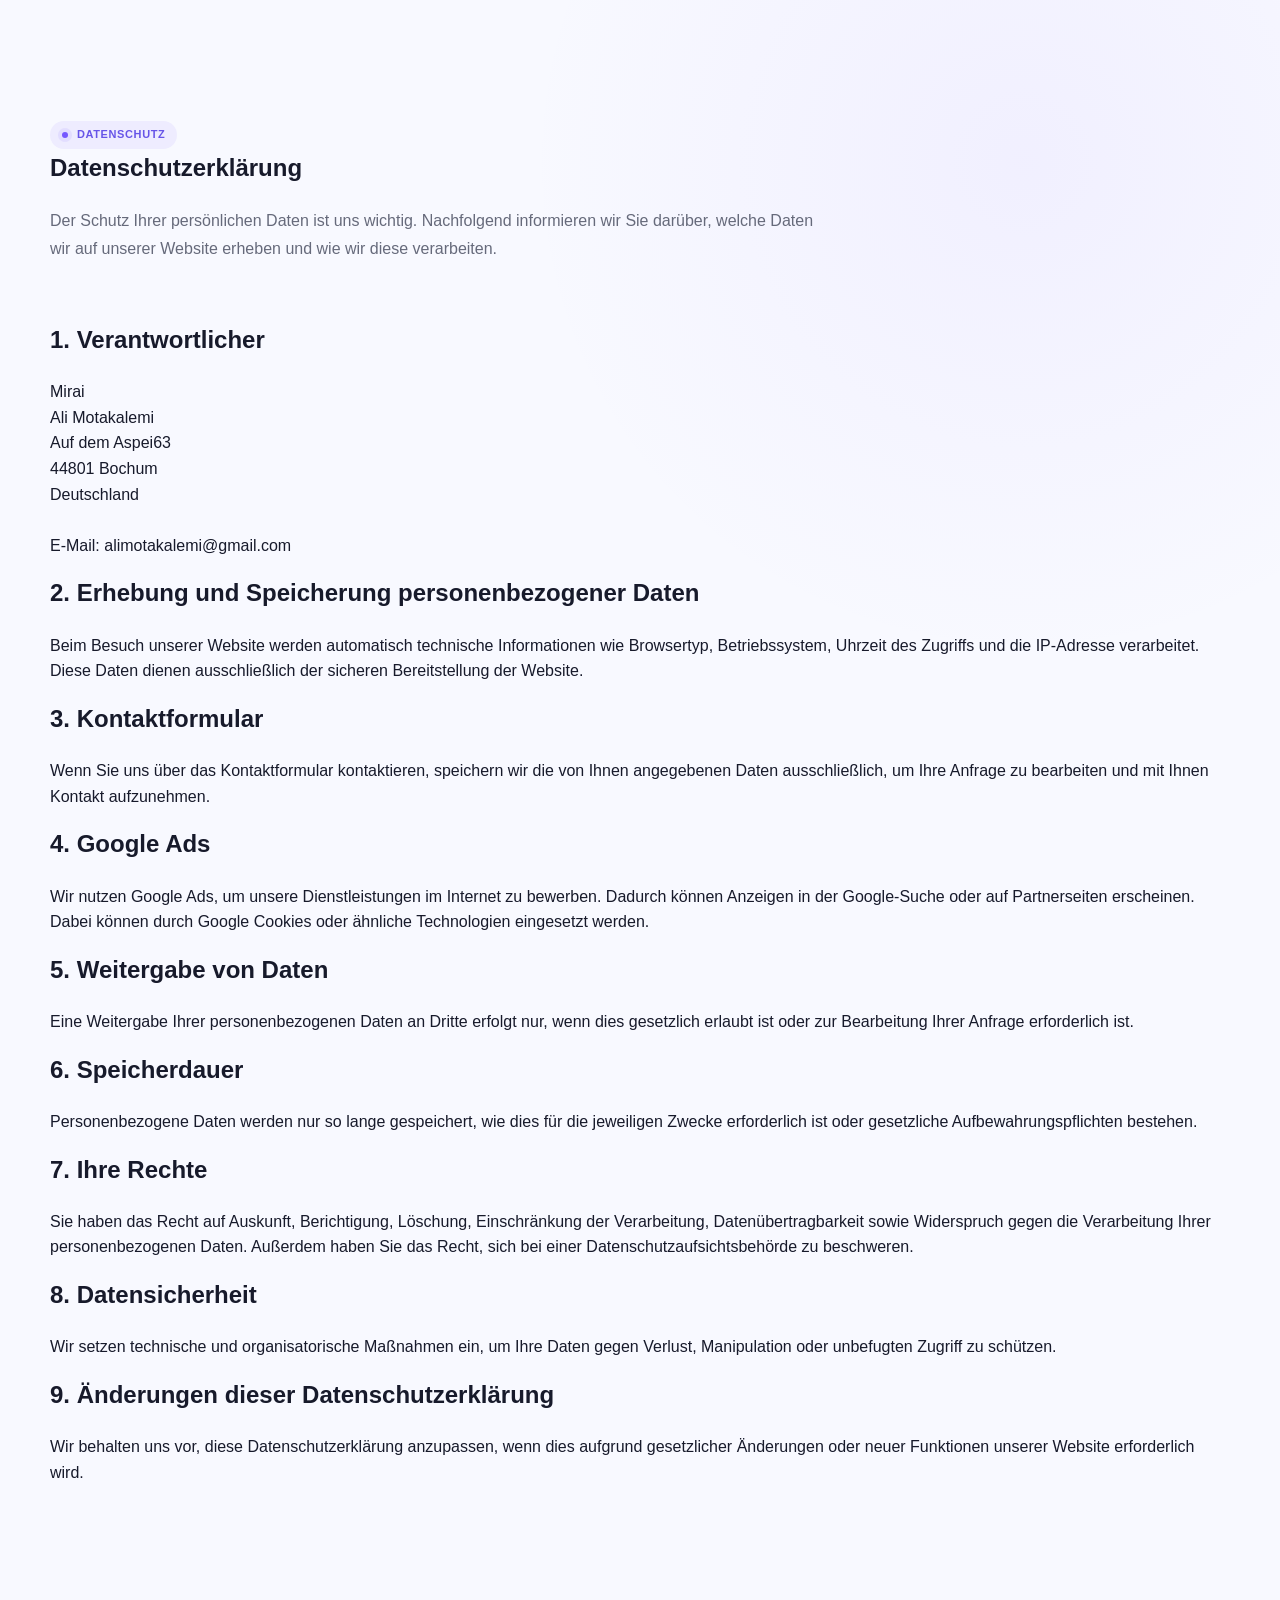
==== mirai/Datenschutz.html @ 445f2cec "Add files via upload" ====
<!DOCTYPE html>
<html lang="de">
<head>
    <meta charset="UTF-8">
    <meta name="viewport" content="width=device-width, initial-scale=1.0">
    <title>Datenschutzerklärung | Mirai</title>
    <link rel="stylesheet" href="styles.css">
    <!-- Google tag (gtag.js) -->
<script async src="https://www.googletagmanager.com/gtag/js?id=AW-18411467641">
</script>
<script>
  window.dataLayer = window.dataLayer || [];
  function gtag(){dataLayer.push(arguments);}
  gtag('js', new Date());

  gtag('config', 'AW-18411467641');
</script>
</head>

<body>

<section class="section">
    <div class="container">

        <div class="section-heading">
            <div class="eyebrow">
                <span></span>
                DATENSCHUTZ
            </div>

            <h1>Datenschutzerklärung</h1>

            <p>
                Der Schutz Ihrer persönlichen Daten ist uns wichtig.
                Nachfolgend informieren wir Sie darüber, welche Daten wir
                auf unserer Website erheben und wie wir diese verarbeiten.
            </p>
        </div>

        <div class="legal-content">

            <h2>1. Verantwortlicher</h2>

            <p>
                Mirai<br>
                Ali Motakalemi<br>
                Auf dem Aspei63<br>
                44801 Bochum<br>
                Deutschland<br><br>

                E-Mail: alimotakalemi@gmail.com
            </p>

            <h2>2. Erhebung und Speicherung personenbezogener Daten</h2>

            <p>
                Beim Besuch unserer Website werden automatisch technische
                Informationen wie Browsertyp, Betriebssystem, Uhrzeit des
                Zugriffs und die IP-Adresse verarbeitet. Diese Daten dienen
                ausschließlich der sicheren Bereitstellung der Website.
            </p>

            <h2>3. Kontaktformular</h2>

            <p>
                Wenn Sie uns über das Kontaktformular kontaktieren,
                speichern wir die von Ihnen angegebenen Daten ausschließlich,
                um Ihre Anfrage zu bearbeiten und mit Ihnen Kontakt
                aufzunehmen.
            </p>

            <h2>4. Google Ads</h2>

            <p>
                Wir nutzen Google Ads, um unsere Dienstleistungen im Internet
                zu bewerben. Dadurch können Anzeigen in der Google-Suche oder
                auf Partnerseiten erscheinen. Dabei können durch Google
                Cookies oder ähnliche Technologien eingesetzt werden.
            </p>

            <h2>5. Weitergabe von Daten</h2>

            <p>
                Eine Weitergabe Ihrer personenbezogenen Daten an Dritte
                erfolgt nur, wenn dies gesetzlich erlaubt ist oder zur
                Bearbeitung Ihrer Anfrage erforderlich ist.
            </p>

            <h2>6. Speicherdauer</h2>

            <p>
                Personenbezogene Daten werden nur so lange gespeichert,
                wie dies für die jeweiligen Zwecke erforderlich ist oder
                gesetzliche Aufbewahrungspflichten bestehen.
            </p>

            <h2>7. Ihre Rechte</h2>

            <p>
                Sie haben das Recht auf Auskunft, Berichtigung, Löschung,
                Einschränkung der Verarbeitung, Datenübertragbarkeit sowie
                Widerspruch gegen die Verarbeitung Ihrer personenbezogenen
                Daten. Außerdem haben Sie das Recht, sich bei einer
                Datenschutzaufsichtsbehörde zu beschweren.
            </p>

            <h2>8. Datensicherheit</h2>

            <p>
                Wir setzen technische und organisatorische Maßnahmen ein,
                um Ihre Daten gegen Verlust, Manipulation oder unbefugten
                Zugriff zu schützen.
            </p>

            <h2>9. Änderungen dieser Datenschutzerklärung</h2>

            <p>
                Wir behalten uns vor, diese Datenschutzerklärung anzupassen,
                wenn dies aufgrund gesetzlicher Änderungen oder neuer
                Funktionen unserer Website erforderlich wird.
            </p>

        </div>

    </div>
</section>

</body>
</html>
---- mirai/styles.css ----
/* =========================================================
   MIRAI — STYLES.CSS
   Premium Responsive Website
   ========================================================= */


/* =========================================================
   1. RESET & ROOT VARIABLES
   ========================================================= */

:root {
    --color-bg: #f8f9ff;
    --color-bg-soft: #f1f2f9;
    --color-white: #ffffff;

    --color-dark: #171a2b;
    --color-dark-soft: #232638;
    --color-dark-section: #11131f;
    --color-dark-footer: #0b0d17;

    --color-text: #171a2b;
    --color-text-soft: #666a7b;
    --color-text-muted: #8b8e9c;

    --color-purple: #7557ff;
    --color-purple-dark: #6550ed;
    --color-purple-light: #a48dff;

    --color-blue: #4388ff;
    --color-blue-light: #79b0ff;

    --color-border: #e2e4ed;
    --color-border-dark: #292c3b;

    --gradient-primary:
        linear-gradient(
            135deg,
            #7657ff 0%,
            #5d67ff 48%,
            #4388ff 100%
        );

    --gradient-text:
        linear-gradient(
            90deg,
            #7655ff 0%,
            #5d6cff 52%,
            #438dff 100%
        );

    --shadow-small:
        0 12px 30px rgba(32, 31, 70, 0.08);

    --shadow-medium:
        0 22px 55px rgba(32, 31, 70, 0.12);

    --shadow-large:
        0 35px 90px rgba(32, 31, 70, 0.18);

    --radius-small: 12px;
    --radius-medium: 18px;
    --radius-large: 26px;
    --radius-xl: 34px;

    --container-width: 1180px;

    --transition:
        0.3s cubic-bezier(0.22, 1, 0.36, 1);
}


/* =========================================================
   2. GLOBAL RESET
   ========================================================= */

*,
*::before,
*::after {
    box-sizing: border-box;
}


html {
    scroll-behavior: smooth;
    scroll-padding-top: 100px;
}


body {
    margin: 0;

    font-family:
        "Inter",
        -apple-system,
        BlinkMacSystemFont,
        "Segoe UI",
        sans-serif;

    color: var(--color-text);

    background:
        radial-gradient(
            circle at 80% 10%,
            rgba(126, 89, 255, 0.06),
            transparent 28%
        ),
        var(--color-bg);

    line-height: 1.6;

    overflow-x: hidden;

    -webkit-font-smoothing: antialiased;
    -moz-osx-font-smoothing: grayscale;
}


body.menu-open {
    overflow: hidden;
}


::selection {
    color: #ffffff;
    background: var(--color-purple);
}


img {
    display: block;
    max-width: 100%;
}


a {
    color: inherit;
    text-decoration: none;
}


button,
input,
textarea,
select {
    font: inherit;
}


button,
a {
    -webkit-tap-highlight-color: transparent;
}


button {
    cursor: pointer;
}


h1,
h2,
h3,
h4,
p {
    margin-top: 0;
}


ul {
    margin: 0;
}


/* =========================================================
   3. GENERAL LAYOUT
   ========================================================= */

.container {
    width:
        min(
            var(--container-width),
            calc(100% - 48px)
        );

    margin-inline: auto;
}


.section {
    position: relative;

    padding:
        120px
        0;
}


.gradient-text {
    color: transparent;

    background:
        var(--gradient-text);

    background-clip: text;

    -webkit-background-clip: text;

    -webkit-text-fill-color: transparent;
}


/* =========================================================
   4. BUTTONS
   ========================================================= */

.button {
    display: inline-flex;

    align-items: center;

    justify-content: center;

    gap: 10px;

    min-height: 52px;

    padding:
        0
        24px;

    border:
        1px
        solid
        transparent;

    border-radius:
        var(--radius-small);

    font-size: 14px;

    font-weight: 600;

    line-height: 1;

    white-space: nowrap;

    transition:
        transform var(--transition),
        box-shadow var(--transition),
        border-color var(--transition),
        background var(--transition),
        color var(--transition);
}


.button span {
    transition:
        transform
        var(--transition);
}


.button:hover span {
    transform:
        translateX(4px);
}


.button-primary {
    color: #ffffff;

    background:
        var(--gradient-primary);

    box-shadow:
        0
        14px
        30px
        rgba(94, 81, 255, 0.24);
}


.button-primary:hover {
    transform:
        translateY(-3px);

    box-shadow:
        0
        20px
        40px
        rgba(94, 81, 255, 0.32);
}


.button-secondary {
    color:
        var(--color-dark);

    background:
        rgba(255, 255, 255, 0.7);

    border-color:
        #d7d9e4;

    backdrop-filter:
        blur(10px);
}


.button-secondary:hover {
    color:
        var(--color-purple-dark);

    border-color:
        var(--color-purple-light);

    transform:
        translateY(-2px);
}


/* =========================================================
   5. EYEBROW / SMALL LABEL
   ========================================================= */

.eyebrow {
    display:
        inline-flex;

    align-items:
        center;

    gap:
        9px;

    padding:
        7px
        12px;

    border-radius:
        999px;

    color:
        #6755e8;

    background:
        #eeecff;

    font-size:
        11px;

    font-weight:
        800;

    letter-spacing:
        0.055em;

    line-height:
        1.2;
}


.eyebrow > span {
    width:
        6px;

    height:
        6px;

    flex:
        0
        0
        6px;

    border-radius:
        50%;

    background:
        var(--color-purple);

    box-shadow:
        0
        0
        0
        4px
        rgba(117, 87, 255, 0.1);
}


/* =========================================================
   6. HEADER
   ========================================================= */

.site-header {
    position:
        fixed;

    top:
        0;

    left:
        0;

    right:
        0;

    z-index:
        1000;

    height:
        88px;

    display:
        flex;

    align-items:
        center;

    background:
        rgba(248, 249, 255, 0.78);

    border-bottom:
        1px
        solid
        transparent;

    backdrop-filter:
        blur(20px);

    -webkit-backdrop-filter:
        blur(20px);

    transition:
        height var(--transition),
        background var(--transition),
        box-shadow var(--transition),
        border-color var(--transition);
}


.site-header.scrolled {
    height:
        72px;

    background:
        rgba(248, 249, 255, 0.92);

    border-color:
        rgba(28, 30, 52, 0.08);

    box-shadow:
        0
        10px
        35px
        rgba(31, 29, 70, 0.06);
}


.nav-wrap {
    display:
        flex;

    align-items:
        center;

    gap:
        32px;
}


.brand {
    display:
        flex;

    align-items:
        center;

    flex-shrink:
        0;
}


.brand img {
    width:
        112px;

    height:
        42px;

    object-fit:
        contain;

    object-position:
        left
        center;
}


.desktop-nav {
    display:
        flex;

    align-items:
        center;

    justify-content:
        center;

    gap:
        31px;

    margin-left:
        auto;
}


.desktop-nav a {
    position:
        relative;

    color:
        #303344;

    font-size:
        13px;

    font-weight:
        500;

    transition:
        color var(--transition);
}


.desktop-nav a::after {
    content:
        "";

    position:
        absolute;

    left:
        0;

    bottom:
        -9px;

    width:
        0;

    height:
        2px;

    border-radius:
        999px;

    background:
        var(--gradient-primary);

    transition:
        width
        var(--transition);
}


.desktop-nav a:hover {
    color:
        var(--color-purple-dark);
}


.desktop-nav a:hover::after {
    width:
        100%;
}


.nav-cta {
    min-height:
        46px;

    padding-inline:
        20px;

    margin-left:
        10px;
}


/* =========================================================
   7. MOBILE MENU
   ========================================================= */

.menu-toggle {
    display:
        none;

    width:
        44px;

    height:
        44px;

    padding:
        0;

    border:
        0;

    background:
        transparent;
}


.menu-toggle span {
    display:
        block;

    width:
        24px;

    height:
        2px;

    border-radius:
        999px;

    background:
        var(--color-dark);

    transition:
        transform var(--transition);
}


.mobile-menu {
    display:
        none;
}


/* =========================================================
   8. HERO
   ========================================================= */

.hero {
    min-height:
        880px;

    display:
        flex;

    align-items:
        center;

    padding-top:
        175px;

    padding-bottom:
        100px;

    overflow:
        hidden;
}


.hero-grid {
    display:
        grid;

    grid-template-columns:
        minmax(0, 0.96fr)
        minmax(0, 1.04fr);

    align-items:
        center;

    gap:
        60px;
}


.hero-copy {
    position:
        relative;

    z-index:
        5;
}


.hero h1 {
    max-width:
        680px;

    margin:
        24px
        0
        24px;

    font-size:
        clamp(
            48px,
            5vw,
            72px
        );

    font-weight:
        700;

    line-height:
        1.07;

    letter-spacing:
        -0.052em;
}


.hero-lead {
    max-width:
        650px;

    margin-bottom:
        0;

    color:
        #55596c;

    font-size:
        17px;

    line-height:
        1.75;
}


.hero-actions {
    display:
        flex;

    flex-wrap:
        wrap;

    gap:
        14px;

    margin-top:
        32px;
}


/* =========================================================
   9. HERO SERVICE OVERVIEW CARD
   ========================================================= */

.roadmap-card {
    display:
        flex;

    align-items:
        stretch;

    width:
        min(
            100%,
            690px
        );

    margin-top:
        46px;

    padding:
        18px
        20px;

    border:
        1px
        solid
        rgba(180, 183, 202, 0.42);

    border-radius:
        18px;

    background:
        rgba(255, 255, 255, 0.8);

    box-shadow:
        var(--shadow-small);

    backdrop-filter:
        blur(16px);

    -webkit-backdrop-filter:
        blur(16px);
}


.roadmap-item {
    display:
        flex;

    align-items:
        center;

    gap:
        11px;

    flex:
        1;

    min-width:
        0;
}


.roadmap-icon {
    display:
        grid;

    place-items:
        center;

    width:
        35px;

    height:
        35px;

    flex:
        0
        0
        35px;

    border-radius:
        10px;

    color:
        var(--color-purple);

    background:
        #efedff;

    font-size:
        18px;

    font-weight:
        700;
}


.roadmap-item strong {
    display:
        block;

    color:
        #202335;

    font-size:
        12px;

    font-weight:
        700;
}


.roadmap-item span {
    display:
        block;

    margin-top:
        2px;

    color:
        #7b7e8d;

    font-size:
        10px;

    white-space:
        nowrap;
}


.roadmap-divider {
    width:
        1px;

    min-height:
        42px;

    margin:
        0
        17px;

    background:
        #e0e2ea;
}


/* =========================================================
   10. HERO BACKGROUND ORBS
   ========================================================= */

.hero-orb {
    position:
        absolute;

    pointer-events:
        none;

    border-radius:
        50%;
}


.hero-orb-one {
    width:
        720px;

    height:
        500px;

    top:
        70px;

    right:
        -260px;

    background:
        radial-gradient(
            circle at center,
            rgba(185, 111, 255, 0.25),
            rgba(117, 87, 255, 0.09) 45%,
            transparent 72%
        );

    filter:
        blur(10px);
}


.hero-orb-two {
    width:
        520px;

    height:
        380px;

    left:
        30%;

    bottom:
        -180px;

    background:
        radial-gradient(
            circle,
            rgba(83, 129, 255, 0.12),
            transparent 68%
        );
}


/* =========================================================
   11. HERO VISUAL
   ========================================================= */

.hero-visual {
    position:
        relative;

    height:
        590px;

    z-index:
        2;
}


/* =========================================================
   12. DECORATIVE RINGS
   ========================================================= */

.visual-ring {
    position:
        absolute;

    border:
        1px
        solid
        rgba(126, 88, 255, 0.45);

    border-radius:
        50%;

    pointer-events:
        none;
}


.ring-one {
    width:
        520px;

    height:
        180px;

    top:
        20px;

    right:
        -10px;

    transform:
        rotate(-9deg);
}


.ring-two {
    width:
        440px;

    height:
        145px;

    top:
        48px;

    right:
        40px;

    transform:
        rotate(-9deg);
}


/* =========================================================
   13. BROWSER MOCKUP
   ========================================================= */

.browser-card {
    position:
        absolute;

    top:
        78px;

    right:
        -45px;

    z-index:
        2;

    width:
        625px;

    height:
        400px;

    overflow:
        hidden;

    border:
        9px
        solid
        #171820;

    border-radius:
        22px
        22px
        15px
        15px;

    background:
        #ffffff;

    box-shadow:
        0
        38px
        80px
        rgba(25, 24, 57, 0.24);

    transform:
        perspective(1200px)
        rotateY(-4deg)
        rotateZ(-1deg);
}


.browser-top {
    height:
        58px;

    display:
        flex;

    align-items:
        center;

    gap:
        22px;

    padding:
        0
        20px;

    border-bottom:
        1px
        solid
        #f0f0f4;
}


.browser-logo {
    width:
        70px;

    height:
        28px;

    object-fit:
        contain;

    object-position:
        left
        center;
}


.browser-links {
    display:
        flex;

    gap:
        20px;

    margin-left:
        auto;

    color:
        #626575;

    font-size:
        8px;
}


.mini-button {
    padding:
        7px
        10px;

    border-radius:
        5px;

    color:
        #ffffff;

    background:
        var(--gradient-primary);

    font-size:
        8px;

    font-weight:
        600;
}


.browser-content {
    display:
        grid;

    grid-template-columns:
        1fr
        1.08fr;

    gap:
        22px;

    padding:
        30px
        24px
        12px;
}


.mini-eyebrow {
    color:
        #6d56ee;

    font-size:
        8px;

    font-weight:
        800;

    letter-spacing:
        0.06em;
}


.browser-copy h3 {
    margin:
        15px
        0
        12px;

    font-size:
        25px;

    line-height:
        1.12;

    letter-spacing:
        -0.04em;
}


.browser-copy p {
    color:
        #707382;

    font-size:
        9px;

    line-height:
        1.6;
}


.browser-cta {
    width:
        110px;

    height:
        28px;

    margin-top:
        20px;

    border-radius:
        6px;

    background:
        var(--gradient-primary);
}


/* =========================================================
   14. ABSTRACT ART INSIDE BROWSER
   ========================================================= */

.browser-art {
    position:
        relative;

    height:
        205px;
}


.art-card {
    position:
        absolute;

    border-radius:
        16px;

    box-shadow:
        0
        20px
        45px
        rgba(28, 41, 87, 0.12);
}


.art-a {
    width:
        175px;

    height:
        175px;

    top:
        0;

    right:
        0;

    background:
        linear-gradient(
            145deg,
            #d7e5ff 0%,
            #f6f7ff 43%,
            #53688e 44%,
            #1e2b43 66%,
            #edf2f8 67%
        );
}


.art-b {
    width:
        120px;

    height:
        86px;

    left:
        0;

    bottom:
        0;

    background:
        linear-gradient(
            145deg,
            #ffffff,
            #d8e6ff
        );
}


.art-c {
    width:
        90px;

    height:
        90px;

    right:
        35px;

    bottom:
        -20px;

    background:
        linear-gradient(
            145deg,
            #8b63ff,
            #55a6ff
        );

    opacity:
        0.28;
}


/* =========================================================
   15. BROWSER STATS
   ========================================================= */

.browser-stats {
    display:
        flex;

    gap:
        22px;

    padding:
        15px
        24px;

    border-top:
        1px
        solid
        #eeeeF3;

    color:
        #666978;

    font-size:
        9px;
}


.browser-stats b {
    margin-right:
        4px;

    color:
        var(--color-purple);
}


/* =========================================================
   16. PHONE MOCKUP
   ========================================================= */

.phone-card {
    position:
        absolute;

    right:
        -72px;

    bottom:
        18px;

    z-index:
        5;

    width:
        180px;

    height:
        365px;

    padding:
        32px
        16px
        20px;

    border:
        8px
        solid
        #171820;

    border-radius:
        30px;

    background:
        #ffffff;

    box-shadow:
        0
        28px
        60px
        rgba(25, 24, 57, 0.25);

    transform:
        rotate(2deg);
}


.phone-notch {
    position:
        absolute;

    top:
        4px;

    left:
        50%;

    width:
        72px;

    height:
        16px;

    border-radius:
        0
        0
        11px
        11px;

    background:
        #171820;

    transform:
        translateX(-50%);
}


.phone-logo {
    width:
        56px;

    height:
        26px;

    margin-bottom:
        24px;

    object-fit:
        contain;

    object-position:
        left;
}


.phone-card h4 {
    margin:
        12px
        0
        9px;

    font-size:
        18px;

    line-height:
        1.15;

    letter-spacing:
        -0.035em;
}


.phone-card p {
    color:
        #747786;

    font-size:
        8px;

    line-height:
        1.6;
}


.phone-button {
    margin:
        22px
        0;

    padding:
        10px;

    border-radius:
        6px;

    color:
        #ffffff;

    background:
        var(--gradient-primary);

    font-size:
        8px;

    font-weight:
        600;
}


.phone-line {
    height:
        5px;

    margin:
        10px
        0;

    border-radius:
        999px;

    background:
        #eceef5;
}


.phone-line.short {
    width:
        65%;
}


/* =========================================================
   17. FLOATING PILLS
   ========================================================= */

.floating-pill {
    position:
        absolute;

    z-index:
        6;

    padding:
        10px
        15px;

    border:
        1px
        solid
        #e4e5ed;

    border-radius:
        999px;

    color:
        #303344;

    background:
        rgba(255, 255, 255, 0.88);

    box-shadow:
        0
        14px
        35px
        rgba(34, 31, 74, 0.12);

    backdrop-filter:
        blur(12px);

    font-size:
        10px;

    font-weight:
        600;
}


.pill-one {
    top:
        48px;

    left:
        0;
}


.pill-two {
    left:
        32px;

    bottom:
        32px;
}


/* =========================================================
   18. TRUST STRIP
   ========================================================= */

.trust-strip {
    overflow:
        hidden;

    border-top:
        1px
        solid
        #e5e6ee;

    border-bottom:
        1px
        solid
        #e5e6ee;

    background:
        #ffffff;
}


.trust-inner {
    min-height:
        86px;

    display:
        flex;

    align-items:
        center;

    justify-content:
        space-between;

    gap:
        25px;

    color:
        #6a6d7c;

    font-size:
        11px;

    font-weight:
        700;

    letter-spacing:
        0.08em;

    text-transform:
        uppercase;
}


.trust-inner i {
    color:
        var(--color-purple);

    font-style:
        normal;
}


/* =========================================================
   19. SECTION HEADINGS
   ========================================================= */

.section-heading {
    max-width:
        780px;

    margin-bottom:
        58px;
}


.section-heading.centered {
    margin-left:
        auto;

    margin-right:
        auto;

    text-align:
        center;
}


.section-heading h2,
.about-copy h2 {
    margin:
        24px
        0
        20px;

    font-size:
        clamp(
            38px,
            4.3vw,
            60px
        );

    font-weight:
        700;

    line-height:
        1.1;

    letter-spacing:
        -0.047em;
}


.section-heading p,
.about-copy > p {
    color:
        var(--color-text-soft);

    font-size:
        16px;

    line-height:
        1.75;
}


/* =========================================================
   20. SERVICES
   ========================================================= */

.services-grid {
    display:
        grid;

    grid-template-columns:
        repeat(3, minmax(0, 1fr));

    gap:
        22px;
}


.service-card {
    position:
        relative;

    min-height:
        530px;

    display:
        flex;

    flex-direction:
        column;

    overflow:
        hidden;

    padding:
        34px;

    border:
        1px
        solid
        var(--color-border);

    border-radius:
        var(--radius-large);

    background:
        #ffffff;

    transition:
        transform var(--transition),
        box-shadow var(--transition),
        border-color var(--transition);
}


.service-card::after {
    content:
        "";

    position:
        absolute;

    width:
        180px;

    height:
        180px;

    top:
        -100px;

    right:
        -100px;

    border-radius:
        50%;

    background:
        var(--color-purple);

    filter:
        blur(85px);

    opacity:
        0;

    pointer-events:
        none;

    transition:
        opacity var(--transition);
}


.service-card:hover {
    transform:
        translateY(-8px);

    border-color:
        #d6d0ff;

    box-shadow:
        0
        28px
        65px
        rgba(35, 31, 76, 0.11);
}


.service-card:hover::after,
.service-card.featured::after {
    opacity:
        0.13;
}


.service-number {
    position:
        absolute;

    top:
        25px;

    right:
        27px;

    color:
        #c2c5d0;

    font-size:
        11px;

    font-weight:
        700;
}


.service-icon {
    width:
        58px;

    height:
        58px;

    display:
        grid;

    place-items:
        center;

    margin-bottom:
        42px;

    border-radius:
        16px;

    color:
        #6953ed;

    background:
        #f0eeff;

    font-size:
        27px;
}


.service-card h3 {
    margin:
        0
        0
        14px;

    font-size:
        23px;

    line-height:
        1.25;

    letter-spacing:
        -0.025em;
}


.service-card p {
    color:
        #6c6f7e;

    font-size:
        14px;

    line-height:
        1.7;
}


.service-card ul {
    padding:
        0;

    margin:
        18px
        0
        28px;

    list-style:
        none;
}


.service-card li {
    padding:
        6px
        0;

    color:
        #4f5262;

    font-size:
        13px;
}


.service-card li::before {
    content:
        "✓";

    margin-right:
        9px;

    color:
        var(--color-purple);

    font-weight:
        800;
}


.service-card > a {
    position:
        relative;

    z-index:
        2;

    margin-top:
        auto;

    color:
        var(--color-purple-dark);

    font-size:
        13px;

    font-weight:
        700;

    transition:
        transform var(--transition);
}


.service-card > a:hover {
    transform:
        translateX(5px);
}


/* =========================================================
   21. PROCESS SECTION
   ========================================================= */

.process-section {
    overflow:
        hidden;

    color:
        #ffffff;

    background:
        var(--color-dark-section);
}


.process-section::before {
    content:
        "";

    position:
        absolute;

    inset:
        0;

    pointer-events:
        none;

    background:
        radial-gradient(
            circle at 50% 0%,
            rgba(107, 78, 255, 0.2),
            transparent 38%
        );
}


.process-section .container {
    position:
        relative;

    z-index:
        2;
}


.process-section .section-heading p {
    color:
        #a9adbd;
}


.process-grid {
    position:
        relative;

    display:
        grid;

    grid-template-columns:
        repeat(4, minmax(0, 1fr));
}


.process-grid::before {
    content:
        "";

    position:
        absolute;

    top:
        58px;

    left:
        12%;

    right:
        12%;

    height:
        1px;

    background:
        linear-gradient(
            90deg,
            transparent,
            #4b4e65 15%,
            #4b4e65 85%,
            transparent
        );
}


.process-step {
    position:
        relative;

    padding:
        0
        22px;

    text-align:
        center;
}


.process-step > span {
    position:
        absolute;

    top:
        0;

    right:
        20px;

    color:
        #56596b;

    font-size:
        11px;

    font-weight:
        700;
}


.process-icon {
    position:
        relative;

    z-index:
        2;

    width:
        78px;

    height:
        78px;

    display:
        grid;

    place-items:
        center;

    margin:
        18px
        auto
        28px;

    border:
        1px
        solid
        #39364f;

    border-radius:
        22px;

    color:
        #927aff;

    background:
        linear-gradient(
            145deg,
            #292640,
            #171823
        );

    box-shadow:
        0
        18px
        40px
        rgba(0, 0, 0, 0.18);

    font-size:
        26px;
}


.process-step h3 {
    margin-bottom:
        10px;

    font-size:
        19px;
}


.process-step p {
    color:
        #9da1b1;

    font-size:
        13px;

    line-height:
        1.7;
}


/* =========================================================
   22. ABOUT SECTION
   ========================================================= */

.about-grid {
    display:
        grid;

    grid-template-columns:
        minmax(0, 1fr)
        minmax(0, 1fr);

    align-items:
        center;

    gap:
        90px;
}


.about-visual {
    position:
        relative;

    height:
        560px;
}


.about-logo-card {
    position:
        absolute;

    top:
        40px;

    right:
        20px;

    bottom:
        40px;

    left:
        0;

    display:
        flex;

    flex-direction:
        column;

    align-items:
        center;

    justify-content:
        center;

    overflow:
        hidden;

    border:
        1px
        solid
        #e2e3ed;

    border-radius:
        34px;

    background:
        linear-gradient(
            145deg,
            #eef0ff,
            #ffffff
        );

    box-shadow:
        0
        35px
        80px
        rgba(38, 35, 79, 0.1);
}


.about-logo-card::before {
    content:
        "";

    position:
        absolute;

    width:
        280px;

    height:
        280px;

    border-radius:
        50%;

    background:
        #7357ff;

    filter:
        blur(110px);

    opacity:
        0.14;
}


.about-logo-card img {
    position:
        relative;

    z-index:
        2;

    width:
        260px;
}


.about-logo-card p {
    position:
        relative;

    z-index:
        2;

    margin-top:
        20px;

    color:
        #777a89;

    font-size:
        13px;
}


.metric {
    position:
        absolute;

    z-index:
        4;

    min-width:
        120px;

    padding:
        18px
        24px;

    border:
        1px
        solid
        #e3e4ec;

    border-radius:
        18px;

    background:
        rgba(255, 255, 255, 0.9);

    box-shadow:
        0
        18px
        45px
        rgba(34, 31, 73, 0.12);

    backdrop-filter:
        blur(12px);
}


.metric strong {
    display:
        block;

    color:
        var(--color-purple-dark);

    font-size:
        25px;

    line-height:
        1.2;
}


.metric span {
    display:
        block;

    margin-top:
        3px;

    color:
        #777a88;

    font-size:
        10px;
}


.metric-a {
    top:
        30px;

    right:
        -15px;
}


.metric-b {
    bottom:
        35px;

    left:
        -20px;
}


/* =========================================================
   23. ABOUT POINTS
   ========================================================= */

.about-points {
    margin-top:
        30px;
}


.about-points > div {
    display:
        flex;

    gap:
        18px;

    padding:
        17px
        0;

    border-bottom:
        1px
        solid
        #e3e5ec;
}


.about-points b {
    color:
        var(--color-purple);

    font-size:
        11px;
}


.about-points span {
    display:
        block;

    color:
        #777a88;

    font-size:
        12px;
}


.about-points strong {
    display:
        block;

    margin-bottom:
        3px;

    color:
        var(--color-dark);

    font-size:
        14px;
}


/* =========================================================
   24. PROJECTS
   ========================================================= */

.projects-section {
    background:
        #f0f1f8;
}


.projects-grid {
    display:
        grid;

    grid-template-columns:
        1.3fr
        0.7fr;

    gap:
        24px;
}


.project-card {
    padding:
        14px;

    border:
        1px
        solid
        rgba(224, 225, 235, 0.8);

    border-radius:
        24px;

    background:
        #ffffff;

    box-shadow:
        0
        18px
        50px
        rgba(35, 32, 72, 0.07);

    transition:
        transform var(--transition),
        box-shadow var(--transition);
}


.project-card:hover {
    transform:
        translateY(-6px);

    box-shadow:
        0
        28px
        65px
        rgba(35, 32, 72, 0.12);
}


.project-mockup {
    height:
        430px;

    display:
        grid;

    place-items:
        center;

    overflow:
        hidden;

    border-radius:
        17px;
}


.mockup-one {
    background:
        radial-gradient(
            circle at 70% 20%,
            #a184ff,
            #4b3d8d 42%,
            #19192d 100%
        );
}


.mockup-window {
    width:
        78%;

    height:
        70%;

    padding:
        30px;

    border-radius:
        10px;

    background:
        #fafaff;

    box-shadow:
        0
        30px
        65px
        rgba(0, 0, 0, 0.3);

    transform:
        rotate(-4deg);
}


.mockup-nav {
    width:
        100%;

    height:
        10px;

    margin-bottom:
        45px;

    border-bottom:
        1px
        solid
        #e2e3ea;
}


.mockup-title {
    width:
        60%;

    height:
        34px;

    margin-bottom:
        15px;

    border-radius:
        5px;

    background:
        #181a2b;
}


.mockup-text {
    width:
        44%;

    height:
        10px;

    border-radius:
        5px;

    background:
        #d9dbe4;
}


.mockup-button {
    width:
        90px;

    height:
        30px;

    margin-top:
        25px;

    border-radius:
        6px;

    background:
        var(--color-purple);
}


.mockup-two {
    background:
        linear-gradient(
            145deg,
            #e9e5ff,
            #b8cfff
        );
}


.shop-phone {
    width:
        190px;

    height:
        350px;

    padding:
        45px
        20px;

    border:
        7px
        solid
        #222532;

    border-radius:
        28px;

    color:
        #ffffff;

    background:
        #171923;

    box-shadow:
        0
        30px
        60px
        rgba(35, 32, 72, 0.3);

    transform:
        rotate(7deg);
}


.shop-phone > div {
    height:
        120px;

    margin-bottom:
        25px;

    border-radius:
        12px;

    background:
        linear-gradient(
            145deg,
            #7b5fff,
            #4a9dff
        );
}


.shop-phone b {
    font-size:
        22px;

    line-height:
        1.1;
}


.shop-phone span {
    display:
        block;

    margin-top:
        20px;

    font-size:
        10px;
}


.project-info {
    display:
        flex;

    align-items:
        center;

    justify-content:
        space-between;

    gap:
        20px;

    padding:
        22px
        12px
        12px;
}


.project-info span {
    color:
        #6c57ee;

    font-size:
        9px;

    font-weight:
        800;

    letter-spacing:
        0.05em;
}


.project-info h3 {
    margin:
        6px
        0
        0;

    font-size:
        19px;
}


.project-info > a {
    width:
        42px;

    height:
        42px;

    flex:
        0
        0
        42px;

    display:
        grid;

    place-items:
        center;

    border:
        1px
        solid
        #dddfea;

    border-radius:
        50%;

    transition:
        color var(--transition),
        background var(--transition),
        transform var(--transition);
}


.project-info > a:hover {
    color:
        #ffffff;

    background:
        var(--color-purple);

    transform:
        rotate(8deg);
}


/* =========================================================
   25. PRICING
   ========================================================= */

.pricing-grid {
    display:
        grid;

    grid-template-columns:
        repeat(3, minmax(0, 1fr));

    align-items:
        center;

    gap:
        22px;
}


.price-card {
    position:
        relative;

    min-height:
        520px;

    padding:
        34px;

    border:
        1px
        solid
        #e1e3ec;

    border-radius:
        24px;

    background:
        #ffffff;
}


.price-card.popular {
    z-index:
        2;

    border-color:
        #7660f6;

    box-shadow:
        0
        30px
        70px
        rgba(82, 66, 189, 0.15);

    transform:
        scale(1.04);
}


.popular-badge {
    position:
        absolute;

    top:
        -14px;

    left:
        50%;

    padding:
        6px
        14px;

    border-radius:
        999px;

    color:
        #ffffff;

    background:
        var(--gradient-primary);

    font-size:
        9px;

    font-weight:
        800;

    letter-spacing:
        0.06em;

    transform:
        translateX(-50%);
}


.price-label {
    color:
        #6d57ef;

    font-size:
        10px;

    font-weight:
        800;

    letter-spacing:
        0.06em;
}


.price-card h3 {
    margin:
        12px
        0
        8px;

    font-size:
        24px;

    letter-spacing:
        -0.03em;
}


.price-card > p {
    min-height:
        68px;

    color:
        #777a88;

    font-size:
        13px;

    line-height:
        1.7;
}


.price {
    margin:
        25px
        0;

    font-size:
        29px;

    font-weight:
        800;

    letter-spacing:
        -0.04em;
}


.price-card ul {
    min-height:
        175px;

    padding:
        0;

    margin:
        0
        0
        28px;

    list-style:
        none;
}


.price-card li {
    padding:
        7px
        0;

    color:
        #525564;

    font-size:
        13px;
}


.price-card li::before {
    content:
        "✓";

    margin-right:
        9px;

    color:
        var(--color-purple);

    font-weight:
        800;
}


.price-card .button {
    width:
        100%;
}


.pricing-note {
    margin:
        38px
        0
        0;

    color:
        #858897;

    font-size:
        11px;

    text-align:
        center;
}


/* =========================================================
   26. TEAM
   ========================================================= */

.team-section {
    padding-top:
        90px;
}


.team-grid {
    display:
        grid;

    grid-template-columns:
        repeat(2, minmax(0, 1fr));

    gap:
        28px;

    max-width:
        900px;

    margin:
        0
        auto;
}


.team-card {
    overflow:
        hidden;

    border:
        1px
        solid
        #e2e3eb;

    border-radius:
        24px;

    background:
        #ffffff;

    transition:
        transform var(--transition),
        box-shadow var(--transition);
}


.team-card:hover {
    transform:
        translateY(-6px);

    box-shadow:
        var(--shadow-medium);
}


.team-image {
    height:
        460px;

    overflow:
        hidden;

    background:
        #eceef3;
}


.team-image img {
    width:
        100%;

    height:
        100%;

    object-fit:
        cover;

    object-position:
        center 20%;

    transition:
        transform
        0.7s
        cubic-bezier(0.22, 1, 0.36, 1);
}


.team-card:hover .team-image img {
    transform:
        scale(1.035);
}


.team-info {
    display:
        flex;

    align-items:
        center;

    justify-content:
        space-between;

    gap:
        20px;

    padding:
        22px
        24px;
}


.team-info h3 {
    margin:
        0
        0
        4px;

    font-size:
        20px;
}


.team-info span {
    color:
        #777a88;

    font-size:
        11px;
}


.team-info > a {
    width:
        42px;

    height:
        42px;

    flex:
        0
        0
        42px;

    display:
        grid;

    place-items:
        center;

    border-radius:
        50%;

    color:
        #6751ef;

    background:
        #f0eeff;

    transition:
        color var(--transition),
        background var(--transition),
        transform var(--transition);
}


.team-info > a:hover {
    color:
        #ffffff;

    background:
        var(--color-purple);

    transform:
        rotate(8deg);
}


/* =========================================================
   27. CONTACT SECTION
   ========================================================= */

.contact-section {
    padding-bottom:
        100px;
}


.contact-shell {
    position:
        relative;

    display:
        grid;

    grid-template-columns:
        0.9fr
        1.1fr;

    gap:
        70px;

    overflow:
        hidden;

    padding:
        70px;

    border-radius:
        34px;

    color:
        #ffffff;

    background:
        #111326;

    box-shadow:
        0
        35px
        90px
        rgba(25, 24, 57, 0.16);
}


.contact-glow {
    position:
        absolute;

    top:
        -250px;

    left:
        -200px;

    width:
        520px;

    height:
        520px;

    border-radius:
        50%;

    background:
        #714fff;

    filter:
        blur(150px);

    opacity:
        0.24;

    pointer-events:
        none;
}


.eyebrow.light {
    color:
        #b9afff;

    background:
        rgba(255, 255, 255, 0.08);

    border:
        1px
        solid
        rgba(255, 255, 255, 0.06);
}


.contact-copy {
    position:
        relative;

    z-index:
        2;
}


.contact-copy h2 {
    margin:
        24px
        0
        22px;

    font-size:
        clamp(
            40px,
            4.5vw,
            62px
        );

    line-height:
        1.08;

    letter-spacing:
        -0.05em;
}


.contact-copy h2 span {
    color:
        #8e75ff;
}


.contact-copy > p {
    color:
        #b3b6c5;

    font-size:
        15px;

    line-height:
        1.8;
}


.contact-meta {
    display:
        flex;

    flex-direction:
        column;

    gap:
        10px;

    margin-top:
        35px;

    color:
        #d3d5df;

    font-size:
        12px;
}


/* =========================================================
   28. CONTACT FORM
   ========================================================= */

.contact-form {
    position:
        relative;

    z-index:
        2;

    padding:
        30px;

    border:
        1px
        solid
        rgba(255, 255, 255, 0.12);

    border-radius:
        22px;

    color:
        var(--color-dark);

    background:
        #ffffff;

    box-shadow:
        0
        30px
        70px
        rgba(0, 0, 0, 0.2);
}


.form-row {
    display:
        grid;

    grid-template-columns:
        1fr
        1fr;

    gap:
        14px;
}


.contact-form label {
    display:
        block;

    margin-bottom:
        15px;

    color:
        #353847;

    font-size:
        11px;

    font-weight:
        700;
}


.contact-form input,
.contact-form textarea,
.contact-form select {
    width:
        100%;

    margin-top:
        7px;

    padding:
        13px
        14px;

    border:
        1px
        solid
        #dddfea;

    border-radius:
        10px;

    outline:
        none;

    color:
        #252838;

    background:
        #f8f9fc;

    transition:
        border-color var(--transition),
        box-shadow var(--transition),
        background var(--transition);
}


.contact-form input::placeholder,
.contact-form textarea::placeholder {
    color:
        #a2a5b2;
}


.contact-form input:focus,
.contact-form textarea:focus,
.contact-form select:focus {
    border-color:
        #7760f7;

    background:
        #ffffff;

    box-shadow:
        0
        0
        0
        3px
        rgba(119, 96, 247, 0.1);
}


.contact-form textarea {
    min-height:
        130px;

    resize:
        vertical;
}


/* =========================================================
   29. PRIVACY CHECKBOX
   ========================================================= */

.privacy-checkbox {
    display:
        flex !important;

    align-items:
        flex-start;

    gap:
        10px;

    cursor:
        pointer;
}


.privacy-checkbox input {
    width:
        17px;

    height:
        17px;

    flex:
        0
        0
        17px;

    margin:
        2px
        0
        0;

    accent-color:
        var(--color-purple);
}


.privacy-checkbox span {
    color:
        #777a88;

    font-size:
        10px;

    font-weight:
        400;

    line-height:
        1.55;
}


.contact-form .button {
    width:
        100%;

    margin-top:
        5px;

    border:
        0;
}


.form-status {
    min-height:
        18px;

    margin:
        12px
        0
        0;

    color:
        var(--color-purple-dark);

    font-size:
        11px;

    text-align:
        center;
}


/* =========================================================
   30. FOOTER
   ========================================================= */

.site-footer {
    padding:
        70px
        0
        25px;

    color:
        #ffffff;

    background:
        var(--color-dark-footer);
}


.footer-top {
    display:
        grid;

    grid-template-columns:
        1.45fr
        0.7fr
        0.9fr
        1.1fr;

    gap:
        55px;
}


.footer-brand img {
    width:
        140px;

    height:
        50px;

    object-fit:
        contain;

    object-position:
        left
        center;
}


.footer-brand p,
.footer-cta p {
    max-width:
        290px;

    margin-top:
        18px;

    color:
        #8e92a4;

    font-size:
        12px;

    line-height:
        1.75;
}


.footer-links {
    display:
        flex;

    flex-direction:
        column;

    gap:
        10px;
}


.footer-links h4,
.footer-cta h4 {
    margin:
        0
        0
        10px;

    color:
        #ffffff;

    font-size:
        12px;
}


.footer-links a {
    color:
        #999dae;

    font-size:
        12px;

    transition:
        color var(--transition),
        transform var(--transition);
}


.footer-links a:hover {
    color:
        #ffffff;

    transform:
        translateX(3px);
}


.footer-cta .button {
    margin-top:
        10px;
}


.footer-bottom {
    display:
        flex;

    align-items:
        center;

    justify-content:
        space-between;

    gap:
        25px;

    margin-top:
        60px;

    padding-top:
        24px;

    border-top:
        1px
        solid
        #252735;

    color:
        #74788b;

    font-size:
        10px;
}


.footer-bottom > div {
    display:
        flex;

    gap:
        22px;
}


.footer-bottom a {
    transition:
        color var(--transition);
}


.footer-bottom a:hover {
    color:
        #ffffff;
}


/* =========================================================
   31. SCROLL REVEAL ANIMATION
   ========================================================= */

.reveal {
    opacity:
        0;

    transform:
        translateY(28px);

    transition:
        opacity
        0.75s
        ease,
        transform
        0.75s
        cubic-bezier(0.22, 1, 0.36, 1);
}


.reveal.visible {
    opacity:
        1;

    transform:
        translateY(0);
}


/* =========================================================
   32. CURSOR GLOW
   ========================================================= */

.cursor-glow {
    position:
        fixed;

    z-index:
        -1;

    width:
        320px;

    height:
        320px;

    border-radius:
        50%;

    pointer-events:
        none;

    background:
        radial-gradient(
            circle,
            rgba(114, 84, 255, 0.08),
            transparent 70%
        );

    transform:
        translate(-50%, -50%);
}


/* =========================================================
   33. TABLET — LARGE
   ========================================================= */

@media (max-width: 1100px) {

    .desktop-nav {
        gap:
            18px;
    }


    .desktop-nav a {
        font-size:
            12px;
    }


    .hero-grid {
        grid-template-columns:
            1fr;
    }


    .hero {
        padding-top:
            150px;
    }


    .hero-copy {
        max-width:
            800px;
    }


    .hero-visual {
        height:
            570px;

        margin-top:
            10px;
    }


    .browser-card {
        left:
            7%;

        right:
            auto;
    }


    .phone-card {
        right:
            7%;
    }


    .services-grid {
        grid-template-columns:
            repeat(2, minmax(0, 1fr));
    }


    .service-card:last-child {
        grid-column:
            1 / -1;

        min-height:
            450px;
    }


    .process-grid {
        grid-template-columns:
            repeat(2, minmax(0, 1fr));

        gap:
            65px
            20px;
    }


    .process-grid::before {
        display:
            none;
    }


    .about-grid {
        gap:
            50px;
    }


    .footer-top {
        grid-template-columns:
            1.4fr
            1fr
            1fr;
    }


    .footer-cta {
        grid-column:
            1 / -1;
    }

}


/* =========================================================
   34. TABLET
   ========================================================= */

@media (max-width: 850px) {

    .site-header {
        height:
            72px;
    }


    .desktop-nav,
    .nav-cta {
        display:
            none;
    }


    .nav-wrap {
        justify-content:
            space-between;
    }


    .menu-toggle {
        display:
            flex;

        flex-direction:
            column;

        align-items:
            center;

        justify-content:
            center;

        gap:
            7px;
    }


    .menu-toggle.active span:first-child {
        transform:
            translateY(4.5px)
            rotate(45deg);
    }


    .menu-toggle.active span:last-child {
        transform:
            translateY(-4.5px)
            rotate(-45deg);
    }


    .mobile-menu {
        position:
            fixed;

        top:
            72px;

        right:
            0;

        bottom:
            0;

        left:
            0;

        z-index:
            999;

        display:
            flex;

        flex-direction:
            column;

        justify-content:
            space-between;

        padding:
            42px
            24px
            30px;

        background:
            rgba(248, 249, 255, 0.98);

        backdrop-filter:
            blur(20px);

        transform:
            translateX(100%);

        transition:
            transform
            0.35s
            cubic-bezier(0.22, 1, 0.36, 1);
    }


    .mobile-menu.open {
        transform:
            translateX(0);
    }


    .mobile-menu nav {
        display:
            flex;

        flex-direction:
            column;
    }


    .mobile-menu nav a {
        padding:
            10px
            0;

        font-size:
            28px;

        font-weight:
            700;

        letter-spacing:
            -0.04em;
    }


    .hero {
        min-height:
            auto;
    }


    .hero h1 {
        font-size:
            52px;
    }


    .browser-card {
        left:
            1%;

        width:
            88%;
    }


    .phone-card {
        right:
            1%;
    }


    .about-grid {
        grid-template-columns:
            1fr;
    }


    .about-visual {
        height:
            470px;
    }


    .projects-grid {
        grid-template-columns:
            1fr;
    }


    .pricing-grid {
        grid-template-columns:
            1fr;
    }


    .price-card {
        min-height:
            auto;
    }


    .price-card.popular {
        transform:
            none;
    }


    .price-card > p,
    .price-card ul {
        min-height:
            auto;
    }


    .team-image {
        height:
            390px;
    }


    .contact-shell {
        grid-template-columns:
            1fr;

        gap:
            45px;

        padding:
            55px
            38px;
    }


    .footer-top {
        grid-template-columns:
            1fr
            1fr;
    }


    .footer-brand {
        grid-column:
            1 / -1;
    }

}


/* =========================================================
   35. MOBILE
   ========================================================= */

@media (max-width: 620px) {

    .container {
        width:
            min(
                100% - 32px,
                var(--container-width)
            );
    }


    .section {
        padding:
            88px
            0;
    }


    .brand img {
        width:
            100px;
    }


    /* HERO */

    .hero {
        padding-top:
            120px;

        padding-bottom:
            75px;
    }


    .hero-grid {
        gap:
            30px;
    }


    .hero h1 {
        margin-top:
            20px;

        font-size:
            clamp(
                39px,
                12vw,
                50px
            );
    }


    .hero-lead {
        font-size:
            15px;
    }


    .hero-actions {
        flex-direction:
            column;
    }


    .hero-actions .button {
        width:
            100%;
    }


    /* SERVICE OVERVIEW */

    .roadmap-card {
        flex-direction:
            column;

        gap:
            13px;

        padding:
            16px;
    }


    .roadmap-divider {
        width:
            100%;

        min-height:
            1px;

        height:
            1px;

        margin:
            0;

        background:
            #e0e2ea;
    }


    .roadmap-item span {
        white-space:
            normal;
    }


    /* HERO VISUAL */

    .hero-visual {
        height:
            420px;
    }


    .visual-ring {
        display:
            none;
    }


    .browser-card {
        top:
            50px;

        left:
            0;

        width:
            95%;

        height:
            290px;

        border-width:
            7px;
    }


    .browser-top {
        height:
            42px;

        padding:
            0
            12px;
    }


    .browser-logo {
        width:
            55px;
    }


    .browser-links {
        display:
            none;
    }


    .browser-content {
        grid-template-columns:
            1fr
            1fr;

        gap:
            10px;

        padding:
            18px
            14px;
    }


    .browser-copy h3 {
        font-size:
            17px;
    }


    .browser-copy p {
        font-size:
            7px;
    }


    .browser-art {
        height:
            145px;
    }


    .art-a {
        width:
            120px;

        height:
            120px;
    }


    .art-b {
        width:
            80px;

        height:
            55px;
    }


    .browser-stats {
        display:
            none;
    }


    .phone-card {
        right:
            0;

        bottom:
            0;

        width:
            125px;

        height:
            255px;

        padding:
            25px
            10px
            12px;

        border-width:
            6px;

        border-radius:
            22px;
    }


    .phone-notch {
        width:
            50px;

        height:
            11px;
    }


    .phone-logo {
        width:
            42px;

        margin-bottom:
            12px;
    }


    .phone-card h4 {
        font-size:
            13px;
    }


    .phone-card p {
        font-size:
            6px;
    }


    .phone-button {
        margin:
            12px
            0;

        padding:
            7px;

        font-size:
            6px;
    }


    .floating-pill {
        display:
            none;
    }


    /* TRUST */

    .trust-inner {
        justify-content:
            flex-start;

        overflow:
            hidden;

        gap:
            28px;

        white-space:
            nowrap;
    }


    /* HEADINGS */

    .section-heading {
        margin-bottom:
            42px;
    }


    .section-heading h2,
    .about-copy h2 {
        font-size:
            38px;
    }


    .section-heading p,
    .about-copy > p {
        font-size:
            14px;
    }


    /* SERVICES */

    .services-grid {
        grid-template-columns:
            1fr;
    }


    .service-card,
    .service-card:last-child {
        grid-column:
            auto;

        min-height:
            auto;

        padding:
            28px;
    }


    .service-card ul {
        margin-bottom:
            35px;
    }


    /* PROCESS */

    .process-grid {
        grid-template-columns:
            1fr;

        gap:
            45px;
    }


    /* ABOUT */

    .about-visual {
        height:
            350px;
    }


    .about-logo-card {
        top:
            20px;

        right:
            0;

        bottom:
            20px;
    }


    .about-logo-card img {
        width:
            190px;
    }


    .metric {
        padding:
            14px
            18px;
    }


    .metric-a {
        top:
            5px;

        right:
            -5px;
    }


    .metric-b {
        bottom:
            5px;

        left:
            -5px;
    }


    /* PROJECTS */

    .project-mockup {
        height:
            320px;
    }


    .mockup-window {
        width:
            84%;

        height:
            68%;

        padding:
            22px;
    }


    .shop-phone {
        width:
            165px;

        height:
            300px;
    }


    /* TEAM */

    .team-grid {
        grid-template-columns:
            1fr;
    }


    .team-image {
        height:
            430px;
    }


    /* CONTACT */

    .contact-section {
        padding-bottom:
            70px;
    }


    .contact-shell {
        padding:
            38px
            22px;

        border-radius:
            24px;
    }


    .contact-copy h2 {
        font-size:
            40px;
    }


    .form-row {
        grid-template-columns:
            1fr;
    }


    .contact-form {
        padding:
            22px;
    }


    /* FOOTER */

    .footer-top {
        grid-template-columns:
            1fr;
    }


    .footer-brand {
        grid-column:
            auto;
    }


    .footer-bottom {
        flex-direction:
            column;

        align-items:
            flex-start;

        gap:
            14px;
    }

}


/* =========================================================
   36. VERY SMALL MOBILE
   ========================================================= */

@media (max-width: 390px) {

    .hero h1 {
        font-size:
            37px;
    }


    .eyebrow {
        font-size:
            9px;
    }


    .browser-card {
        width:
            100%;
    }


    .phone-card {
        right:
            -10px;
    }


    .section-heading h2,
    .about-copy h2 {
        font-size:
            34px;
    }


    .contact-copy h2 {
        font-size:
            36px;
    }

}


/* =========================================================
   37. REDUCED MOTION / ACCESSIBILITY
   ========================================================= */

@media (prefers-reduced-motion: reduce) {

    html {
        scroll-behavior:
            auto;
    }


    *,
    *::before,
    *::after {
        animation-duration:
            0.01ms !important;

        animation-iteration-count:
            1 !important;

        transition-duration:
            0.01ms !important;
    }


    .reveal {
        opacity:
            1;

        transform:
            none;
    }

}
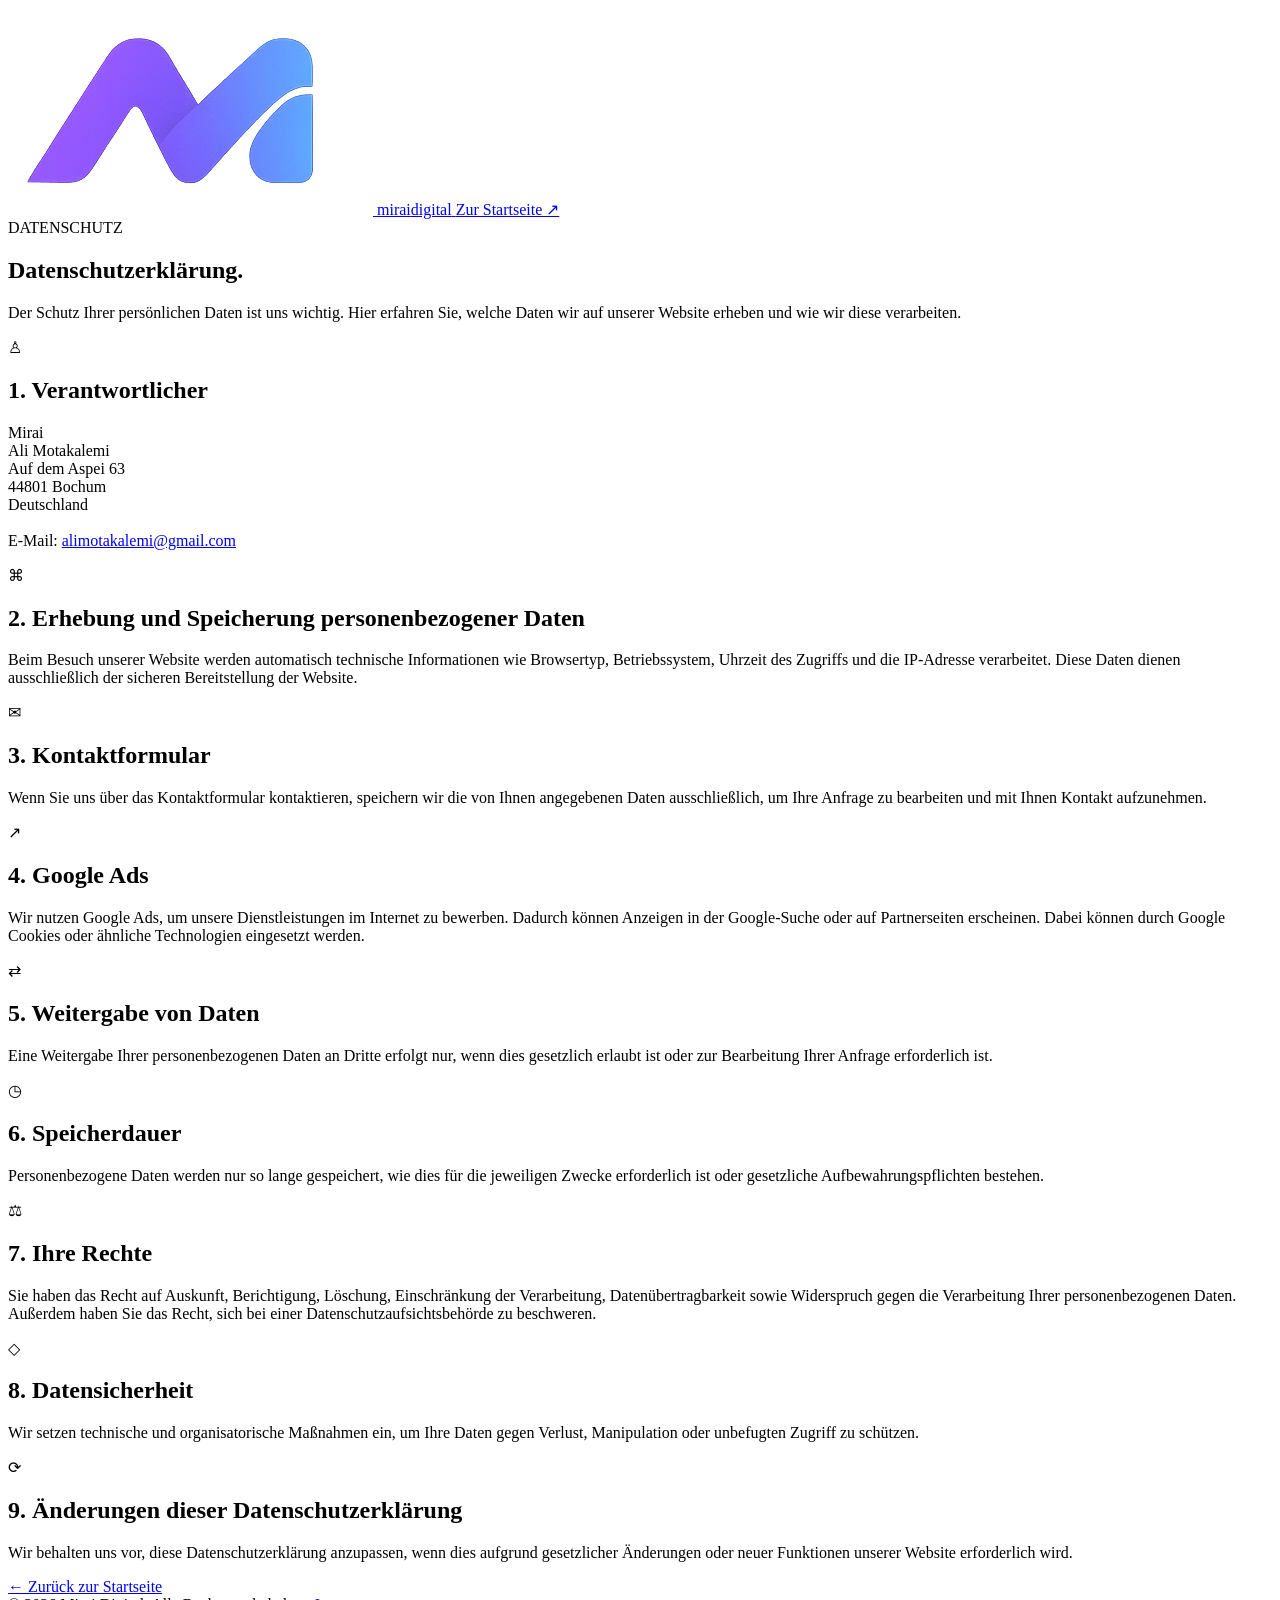
==== commit 5885b032: "Add files via upload" ====
--- a/mirai/Datenschutz.html
+++ b/mirai/Datenschutz.html
@@ -1,129 +1,201 @@
+
 <!DOCTYPE html>
 <html lang="de">
 <head>
     <meta charset="UTF-8">
     <meta name="viewport" content="width=device-width, initial-scale=1.0">
-    <title>Datenschutzerklärung | Mirai</title>
-    <link rel="stylesheet" href="styles.css">
-    <!-- Google tag (gtag.js) -->
-<script async src="https://www.googletagmanager.com/gtag/js?id=AW-18411467641">
-</script>
-<script>
-  window.dataLayer = window.dataLayer || [];
-  function gtag(){dataLayer.push(arguments);}
-  gtag('js', new Date());
-
-  gtag('config', 'AW-18411467641');
-</script>
+    <meta name="theme-color" content="#080b16">
+
+    <title>Datenschutzerklärung | Mirai Digital</title>
+
+    <link rel="preconnect" href="https://fonts.googleapis.com">
+    <link rel="preconnect" href="https://fonts.gstatic.com" crossorigin>
+    <link href="https://fonts.googleapis.com/css2?family=DM+Sans:wght@400;500;600;700&family=Manrope:wght@400;500;600;700;800&display=swap" rel="stylesheet">
+
+    <link rel="stylesheet" href="style.css">
 </head>
 
 <body>
 
-<section class="section">
+<header class="site-header">
+    <div class="container nav-wrap">
+
+        <a class="brand" href="index.html">
+            <img src="minilogo.png" alt="Mirai Digital Logo">
+            <span>mirai<span class="purple">digital</span></span>
+        </a>
+
+        <a href="index.html" class="nav-cta">Zur Startseite ↗</a>
+
+    </div>
+</header>
+
+<main>
+
+<section class="section legal-section">
+
     <div class="container">
 
-        <div class="section-heading">
-            <div class="eyebrow">
-                <span></span>
-                DATENSCHUTZ
-            </div>
-
-            <h1>Datenschutzerklärung</h1>
+        <div class="legal-header">
+            <span class="section-tag">DATENSCHUTZ</span>
+
+            <h1>Datenschutzerklärung<span>.</span></h1>
 
             <p>
                 Der Schutz Ihrer persönlichen Daten ist uns wichtig.
-                Nachfolgend informieren wir Sie darüber, welche Daten wir
-                auf unserer Website erheben und wie wir diese verarbeiten.
+                Hier erfahren Sie, welche Daten wir auf unserer Website
+                erheben und wie wir diese verarbeiten.
             </p>
         </div>
 
         <div class="legal-content">
 
-            <h2>1. Verantwortlicher</h2>
-
-            <p>
-                Mirai<br>
-                Ali Motakalemi<br>
-                Auf dem Aspei63<br>
-                44801 Bochum<br>
-                Deutschland<br><br>
-
-                E-Mail: alimotakalemi@gmail.com
-            </p>
-
-            <h2>2. Erhebung und Speicherung personenbezogener Daten</h2>
-
-            <p>
-                Beim Besuch unserer Website werden automatisch technische
-                Informationen wie Browsertyp, Betriebssystem, Uhrzeit des
-                Zugriffs und die IP-Adresse verarbeitet. Diese Daten dienen
-                ausschließlich der sicheren Bereitstellung der Website.
-            </p>
-
-            <h2>3. Kontaktformular</h2>
-
-            <p>
-                Wenn Sie uns über das Kontaktformular kontaktieren,
-                speichern wir die von Ihnen angegebenen Daten ausschließlich,
-                um Ihre Anfrage zu bearbeiten und mit Ihnen Kontakt
-                aufzunehmen.
-            </p>
-
-            <h2>4. Google Ads</h2>
-
-            <p>
-                Wir nutzen Google Ads, um unsere Dienstleistungen im Internet
-                zu bewerben. Dadurch können Anzeigen in der Google-Suche oder
-                auf Partnerseiten erscheinen. Dabei können durch Google
-                Cookies oder ähnliche Technologien eingesetzt werden.
-            </p>
-
-            <h2>5. Weitergabe von Daten</h2>
-
-            <p>
-                Eine Weitergabe Ihrer personenbezogenen Daten an Dritte
-                erfolgt nur, wenn dies gesetzlich erlaubt ist oder zur
-                Bearbeitung Ihrer Anfrage erforderlich ist.
-            </p>
-
-            <h2>6. Speicherdauer</h2>
-
-            <p>
-                Personenbezogene Daten werden nur so lange gespeichert,
-                wie dies für die jeweiligen Zwecke erforderlich ist oder
-                gesetzliche Aufbewahrungspflichten bestehen.
-            </p>
-
-            <h2>7. Ihre Rechte</h2>
-
-            <p>
-                Sie haben das Recht auf Auskunft, Berichtigung, Löschung,
-                Einschränkung der Verarbeitung, Datenübertragbarkeit sowie
-                Widerspruch gegen die Verarbeitung Ihrer personenbezogenen
-                Daten. Außerdem haben Sie das Recht, sich bei einer
-                Datenschutzaufsichtsbehörde zu beschweren.
-            </p>
-
-            <h2>8. Datensicherheit</h2>
-
-            <p>
-                Wir setzen technische und organisatorische Maßnahmen ein,
-                um Ihre Daten gegen Verlust, Manipulation oder unbefugten
-                Zugriff zu schützen.
-            </p>
-
-            <h2>9. Änderungen dieser Datenschutzerklärung</h2>
-
-            <p>
-                Wir behalten uns vor, diese Datenschutzerklärung anzupassen,
-                wenn dies aufgrund gesetzlicher Änderungen oder neuer
-                Funktionen unserer Website erforderlich wird.
-            </p>
+            <div class="legal-card">
+                <div class="legal-icon">♙</div>
+
+                <h2>1. Verantwortlicher</h2>
+
+                <p>
+                    Mirai<br>
+                    Ali Motakalemi<br>
+                    Auf dem Aspei 63<br>
+                    44801 Bochum<br>
+                    Deutschland<br><br>
+
+                    E-Mail:
+                    <a href="mailto:alimotakalemi@gmail.com">
+                        alimotakalemi@gmail.com
+                    </a>
+                </p>
+            </div>
+
+            <div class="legal-card">
+                <div class="legal-icon">⌘</div>
+
+                <h2>2. Erhebung und Speicherung personenbezogener Daten</h2>
+
+                <p>
+                    Beim Besuch unserer Website werden automatisch technische
+                    Informationen wie Browsertyp, Betriebssystem, Uhrzeit des
+                    Zugriffs und die IP-Adresse verarbeitet. Diese Daten dienen
+                    ausschließlich der sicheren Bereitstellung der Website.
+                </p>
+            </div>
+
+            <div class="legal-card">
+                <div class="legal-icon">✉</div>
+
+                <h2>3. Kontaktformular</h2>
+
+                <p>
+                    Wenn Sie uns über das Kontaktformular kontaktieren,
+                    speichern wir die von Ihnen angegebenen Daten ausschließlich,
+                    um Ihre Anfrage zu bearbeiten und mit Ihnen Kontakt
+                    aufzunehmen.
+                </p>
+            </div>
+
+            <div class="legal-card">
+                <div class="legal-icon">↗</div>
+
+                <h2>4. Google Ads</h2>
+
+                <p>
+                    Wir nutzen Google Ads, um unsere Dienstleistungen im Internet
+                    zu bewerben. Dadurch können Anzeigen in der Google-Suche oder
+                    auf Partnerseiten erscheinen. Dabei können durch Google
+                    Cookies oder ähnliche Technologien eingesetzt werden.
+                </p>
+            </div>
+
+            <div class="legal-card">
+                <div class="legal-icon">⇄</div>
+
+                <h2>5. Weitergabe von Daten</h2>
+
+                <p>
+                    Eine Weitergabe Ihrer personenbezogenen Daten an Dritte
+                    erfolgt nur, wenn dies gesetzlich erlaubt ist oder zur
+                    Bearbeitung Ihrer Anfrage erforderlich ist.
+                </p>
+            </div>
+
+            <div class="legal-card">
+                <div class="legal-icon">◷</div>
+
+                <h2>6. Speicherdauer</h2>
+
+                <p>
+                    Personenbezogene Daten werden nur so lange gespeichert,
+                    wie dies für die jeweiligen Zwecke erforderlich ist oder
+                    gesetzliche Aufbewahrungspflichten bestehen.
+                </p>
+            </div>
+
+            <div class="legal-card">
+                <div class="legal-icon">⚖</div>
+
+                <h2>7. Ihre Rechte</h2>
+
+                <p>
+                    Sie haben das Recht auf Auskunft, Berichtigung, Löschung,
+                    Einschränkung der Verarbeitung, Datenübertragbarkeit sowie
+                    Widerspruch gegen die Verarbeitung Ihrer personenbezogenen
+                    Daten. Außerdem haben Sie das Recht, sich bei einer
+                    Datenschutzaufsichtsbehörde zu beschweren.
+                </p>
+            </div>
+
+            <div class="legal-card">
+                <div class="legal-icon">◇</div>
+
+                <h2>8. Datensicherheit</h2>
+
+                <p>
+                    Wir setzen technische und organisatorische Maßnahmen ein,
+                    um Ihre Daten gegen Verlust, Manipulation oder unbefugten
+                    Zugriff zu schützen.
+                </p>
+            </div>
+
+            <div class="legal-card">
+                <div class="legal-icon">⟳</div>
+
+                <h2>9. Änderungen dieser Datenschutzerklärung</h2>
+
+                <p>
+                    Wir behalten uns vor, diese Datenschutzerklärung anzupassen,
+                    wenn dies aufgrund gesetzlicher Änderungen oder neuer
+                    Funktionen unserer Website erforderlich wird.
+                </p>
+            </div>
 
         </div>
 
+        <div class="legal-back">
+            <a href="index.html" class="button button-primary">
+                ← Zurück zur Startseite
+            </a>
+        </div>
+
     </div>
+
 </section>
 
+</main>
+
+<footer class="site-footer">
+    <div class="container footer-bottom">
+        <span>© <span id="year"></span> Mirai Digital. Alle Rechte vorbehalten.</span>
+
+        <a href="impressum.html">Impressum</a>
+    </div>
+</footer>
+
+<script>
+    document.getElementById("year").textContent =
+        new Date().getFullYear();
+</script>
+
 </body>
-</html>+</html>
